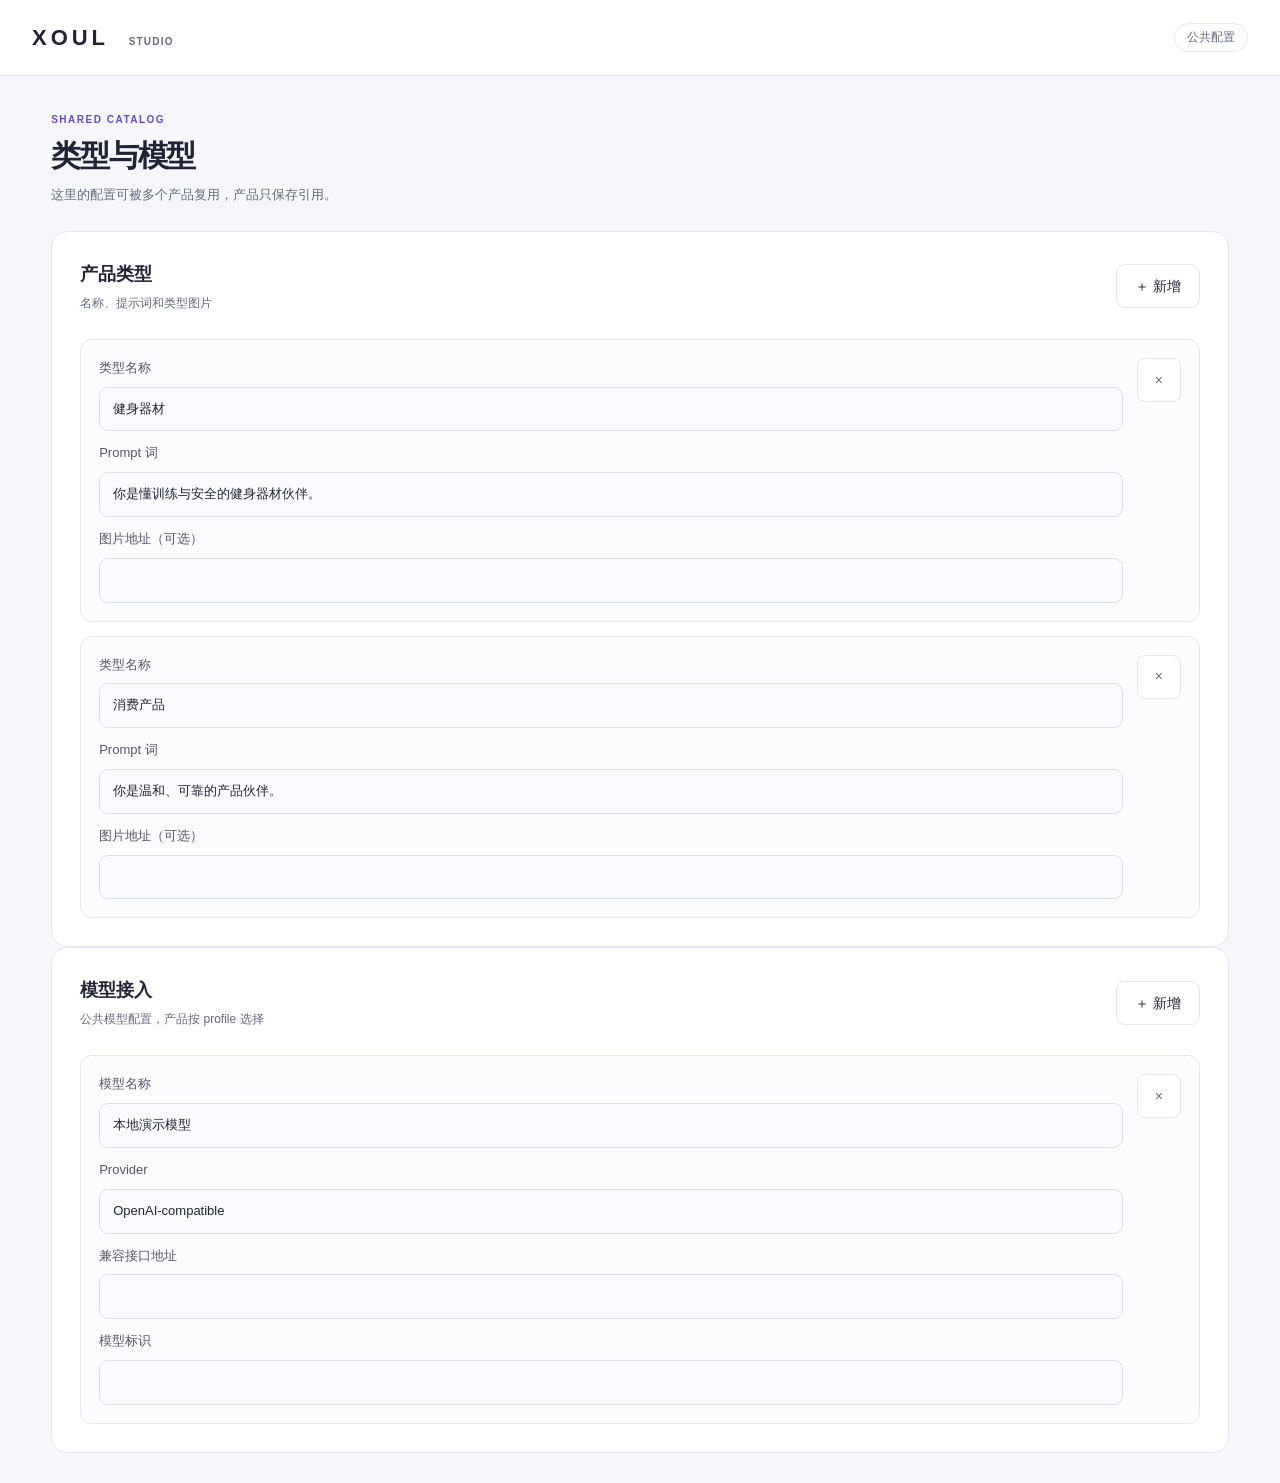
==== catalog.html @ 3be5a25b "feat: add shared product types and model catalog" ====
<!doctype html><html lang="zh-CN"><head><meta charset="utf-8"><meta name="viewport" content="width=device-width,initial-scale=1"><title>XOUL · 公共配置</title><link rel="stylesheet" href="admin.css"></head><body><header class="topbar"><a class="brand" href="/admin.html">XOUL <span>STUDIO</span></a><div class="top-actions"><span class="local-badge">公共配置</span></div></header><main class="content catalog-page"><div class="page-head"><div><p class="eyebrow">SHARED CATALOG</p><h2>类型与模型</h2><p class="muted">这里的配置可被多个产品复用，产品只保存引用。</p></div></div><div class="catalog-grid"><section class="panel"><div class="panel-title"><div><h3>产品类型</h3><p>名称、提示词和类型图片</p></div><button id="addType" class="small-btn" type="button">＋ 新增</button></div><div id="types" class="knowledge-list"></div></section><section class="panel"><div class="panel-title"><div><h3>模型接入</h3><p>公共模型配置，产品按 profile 选择</p></div><button id="addModel" class="small-btn" type="button">＋ 新增</button></div><div id="models" class="knowledge-list"></div></section></div></main><script src="catalog.js"></script></body></html>
---- admin.css ----
:root{--bg:#f6f7fb;--surface:#fff;--line:#e4e6ef;--ink:#222337;--muted:#66697f;--accent:#6749d9;--tint:#f0ecff;--nav:#171825;font-family:Inter,-apple-system,BlinkMacSystemFont,"PingFang SC","Microsoft YaHei",sans-serif;color:var(--ink);background:var(--bg);font-size:14px;line-height:1.6}
*{box-sizing:border-box}body{margin:0}button,input,select,textarea{font:inherit}button,a,input,select,textarea{touch-action:manipulation}button{cursor:pointer}button:disabled{opacity:.5;cursor:default}a{color:inherit;text-decoration:none}[hidden]{display:none!important}:focus-visible{outline:3px solid #b1a2ee;outline-offset:3px}h1,h2,h3,p{margin-top:0}
.topbar{height:76px;display:flex;align-items:center;justify-content:space-between;padding:0 32px;border-bottom:1px solid var(--line);background:white;position:sticky;top:0;z-index:10}.brand{font-size:22px;font-weight:800;letter-spacing:.18em}.brand span{font-size:10px;letter-spacing:.12em;color:var(--muted);margin-left:10px}.top-actions{display:flex;gap:20px;align-items:center}.local-badge{border:1px solid var(--line);border-radius:20px;padding:4px 12px;font-size:12px;color:var(--muted)}.saved,.muted{font-size:13px;color:var(--muted)}
.shell{display:grid;grid-template-columns:252px minmax(0,1fr);min-height:calc(100dvh - 76px)}.sidebar{padding:30px 16px;background:var(--nav);color:#f4f2ff;display:flex;flex-direction:column;min-width:0}.side-head{display:flex;justify-content:space-between;align-items:center;padding:0 8px;margin-bottom:24px}.side-head small{font-size:10px;letter-spacing:.14em;color:#b5b3cd}.side-head h1{margin:7px 0 0;font-size:21px;font-weight:600}.add{width:44px;height:44px;color:white;background:#343244;border:1px solid #484258;border-radius:12px;font-size:24px}.search-label{margin:0 8px 20px;font-size:12px;color:#c3c0d8}.search-label span{display:block;margin-bottom:8px}.search-label input{width:100%;background:#252535;color:white;border-color:#414051;font-size:13px;min-width:0}.search-label input::placeholder{color:#a2a0b9}.product-list{display:grid;gap:8px}.product-item{width:100%;text-align:left;color:#c9c6dc;border:1px solid transparent;background:transparent;border-radius:12px;padding:15px 12px;min-width:0}.product-item:hover{background:#252535}.product-item.active{background:#302943;border-color:#584872;color:white}.product-item strong{display:block;font-weight:600;overflow-wrap:anywhere}.product-item small{display:block;font-size:11px;margin-top:7px;color:#b7b1ce;overflow-wrap:anywhere}.product-item em{font-size:10px;font-style:normal;color:#e6c291;margin-left:8px}.side-note{padding:28px 14px 0;margin-top:auto;color:#aba8c2;font-size:12px}.side-note strong{display:block;color:#d5d1e9;font-weight:500}.side-note p{margin:6px 0 0}.side-orbit{font-size:36px;color:#a993ef}
.content{padding:36px clamp(22px,4vw,64px) 30px;width:100%;max-width:1300px;min-width:0}.page-head{display:flex;justify-content:space-between;align-items:center;gap:20px;margin-bottom:25px}.eyebrow{font-size:10px;letter-spacing:.15em;color:var(--accent);font-weight:700;margin:0}.page-head h2{font-size:30px;line-height:1.3;letter-spacing:-.04em;margin:8px 0 10px;overflow-wrap:anywhere}.page-head p:last-child{margin-bottom:0}.status-wrap{display:flex;align-items:center;gap:8px;flex-wrap:wrap;font-size:12px}.status-dot{width:7px;height:7px;border-radius:50%;background:#288565}.status-dot.off{background:#a0a0ae}.text-btn{border:0;background:transparent;color:var(--muted);min-height:44px;padding:8px;font-size:12px}
.overview-strip{display:grid;grid-template-columns:repeat(4,minmax(0,1fr));border:1px solid var(--line);background:white;border-radius:14px;margin-bottom:24px;padding:20px 0}.overview-strip>div{padding:0 24px;border-right:1px solid var(--line)}.overview-strip>div:last-child{border:0}.overview-strip span{display:block;font-size:12px;color:var(--muted)}.overview-strip strong{display:block;font-size:24px;font-weight:600;margin-top:5px}.overview-strip .demo-label{font-size:14px;padding-top:8px;color:var(--accent)}.config-tabs{display:flex;flex-wrap:wrap;gap:5px;margin-bottom:22px;border-bottom:1px solid var(--line);padding-bottom:8px}.tab{border:0;color:var(--muted);background:transparent;padding:11px 16px;border-radius:8px;min-height:44px}.tab[aria-selected=true]{background:var(--tint);color:var(--accent);font-weight:600}.panel{background:white;border:1px solid var(--line);border-radius:16px;padding:28px;min-width:0}.panel-title{display:flex;gap:14px;align-items:center;margin-bottom:26px}.num{display:grid;place-items:center;flex:none;width:36px;height:36px;background:var(--tint);color:var(--accent);border-radius:10px;font-size:12px}.panel-title h3{font-size:18px;margin:0;font-weight:600}.panel-title p{font-size:12px;color:var(--muted);margin:5px 0 0}.panel-title button{margin-left:auto;flex-shrink:0}
.form-grid{display:grid;grid-template-columns:repeat(2,minmax(0,1fr));gap:22px}.form-grid label{min-width:0}label{display:grid;gap:8px;font-size:13px;color:#55566c}.wide{grid-column:1/-1}input,select,textarea{min-height:44px;padding:11px 13px;border:1px solid #dcdfe9;border-radius:9px;background:#fafbfe;color:var(--ink);width:100%;min-width:0}textarea{resize:vertical;min-height:94px}input:focus,select:focus,textarea:focus{border-color:var(--accent);background:white}input::placeholder,textarea::placeholder{color:#7a7d8f}.id-row{background:#f8f8fc;padding:14px;border-radius:9px;display:flex;align-items:center;gap:10px;flex-wrap:wrap;margin-top:24px;font-size:10px;color:var(--muted)}.id-row code{font-size:12px;overflow-wrap:anywhere}.entry-label{margin-left:12px}.primary,.ghost,.small-btn{min-height:44px;padding:10px 18px;border-radius:9px;border:1px solid var(--line);background:white;color:var(--ink);font-weight:500}.primary{background:var(--accent);color:white;border-color:var(--accent)}.primary:hover{background:#563abe}.ghost:hover,.small-btn:hover{border-color:#b9a9e9;background:#f8f5ff}.form-actions{position:sticky;bottom:0;z-index:2;display:flex;justify-content:space-between;align-items:center;gap:14px;margin-top:20px;padding:18px 0;background:var(--bg)}.notice{background:#eeebff;border:1px solid #cabef5;color:#503b9c;border-radius:9px;padding:12px 16px;margin-bottom:16px}
.knowledge-list,.workflow-list,.card-list{display:grid;gap:14px}.knowledge-item,.card-item{border:1px solid var(--line);border-radius:12px;padding:18px;background:#fcfcfe;display:grid;grid-template-columns:minmax(0,1fr) auto;gap:14px}.knowledge-item label+label{margin-top:12px}.card-item .card-fields{display:grid;grid-template-columns:1fr 1fr;gap:14px;min-width:0}.card-item label:last-child{grid-column:1/-1}.remove,.move{border:1px solid var(--line);background:white;border-radius:8px;width:44px;height:44px;color:var(--muted)}.remove:hover{color:#b1324c;background:#fff4f5}.workflow-options{margin-bottom:24px;padding:18px;background:#f7f7fb;border-radius:10px}.workflow-item{display:grid;grid-template-columns:32px minmax(0,1fr) auto;gap:14px;align-items:center;padding:16px;background:#fcfcfe;border:1px solid var(--line);border-radius:12px;position:relative}.workflow-item:not(:last-child):after{content:'';width:2px;height:15px;background:#d4c9f3;position:absolute;bottom:-15px;left:31px}.step-num{color:var(--accent);font-size:12px}.step-actions{display:flex;gap:6px}.switch-line{display:flex;align-items:center;gap:12px;margin-top:22px;position:relative;min-height:44px}.switch-line input{width:20px;min-height:20px;height:20px;accent-color:var(--accent)}.switch{display:none}.empty{padding:28px;text-align:center;border:1px dashed #d7d3e5;background:#faf9fd;border-radius:10px;color:var(--muted);font-size:13px}.panel-hint{margin:0 0 20px;padding:12px 15px;background:#f8f5ee;color:#786142;border-radius:9px;font-size:12px}
.field-hint{display:block;color:var(--muted);font-size:12px}
.image-preview{display:flex;align-items:center;gap:14px;padding:12px;margin-top:10px;border:1px solid var(--line);border-radius:12px;background:#fafbfe}
.image-preview img{width:84px;height:84px;border-radius:12px;object-fit:contain}
.image-preview .remove{width:auto;padding:0 12px;font-size:12px}
@media(min-width:1100px){.sidebar{position:sticky;top:76px;height:calc(100dvh - 76px)}.product-list{overflow:auto}.content{margin:0 auto}}
@media(max-width:900px){.shell{grid-template-columns:210px minmax(0,1fr)}.content{padding:28px 22px}.topbar{padding:0 22px}.top-actions{gap:10px}.saved{display:none}.overview-strip>div{padding:0 14px}.panel{padding:22px}.tab{padding:10px}.card-item .card-fields{grid-template-columns:1fr}.workflow-item{gap:8px}.step-actions{flex-wrap:wrap;max-width:100px}}
@media(max-width:650px){.topbar{height:64px;padding:0 16px}.brand{font-size:19px}.brand span,.local-badge{display:none}.shell{display:block}.sidebar{padding:20px 16px}.side-head{margin-bottom:14px}.side-head h1{font-size:18px}.side-note,.search-label{display:none}.product-list{display:flex;overflow:auto;gap:8px}.product-item{min-width:170px;max-width:220px;padding:10px 12px}.content{padding:24px 16px}.page-head{display:block}.page-head h2{font-size:25px}.status-wrap{margin-top:12px}.overview-strip{padding:15px 0}.overview-strip>div{padding:0 10px}.overview-strip span{font-size:11px}.overview-strip strong{font-size:21px}.overview-strip .demo-label{font-size:12px}.config-tabs{gap:3px}.tab{flex:1 0 28%;padding:9px 6px;font-size:13px}.panel{padding:20px 16px}.panel-title{gap:10px}.panel-title p{max-width:180px}.small-btn{padding:8px;font-size:12px}.form-grid{grid-template-columns:1fr;gap:18px}.card-item,.knowledge-item{padding:12px;gap:8px}.workflow-item{grid-template-columns:24px minmax(0,1fr);padding:12px}.step-actions{grid-column:2;max-width:none}.form-actions{padding-bottom:max(16px,env(safe-area-inset-bottom))}.form-actions .muted{font-size:12px;max-width:45%}.entry-label{margin-left:0}}
@media(prefers-reduced-motion:reduce){*{scroll-behavior:auto!important;transition:none!important}}
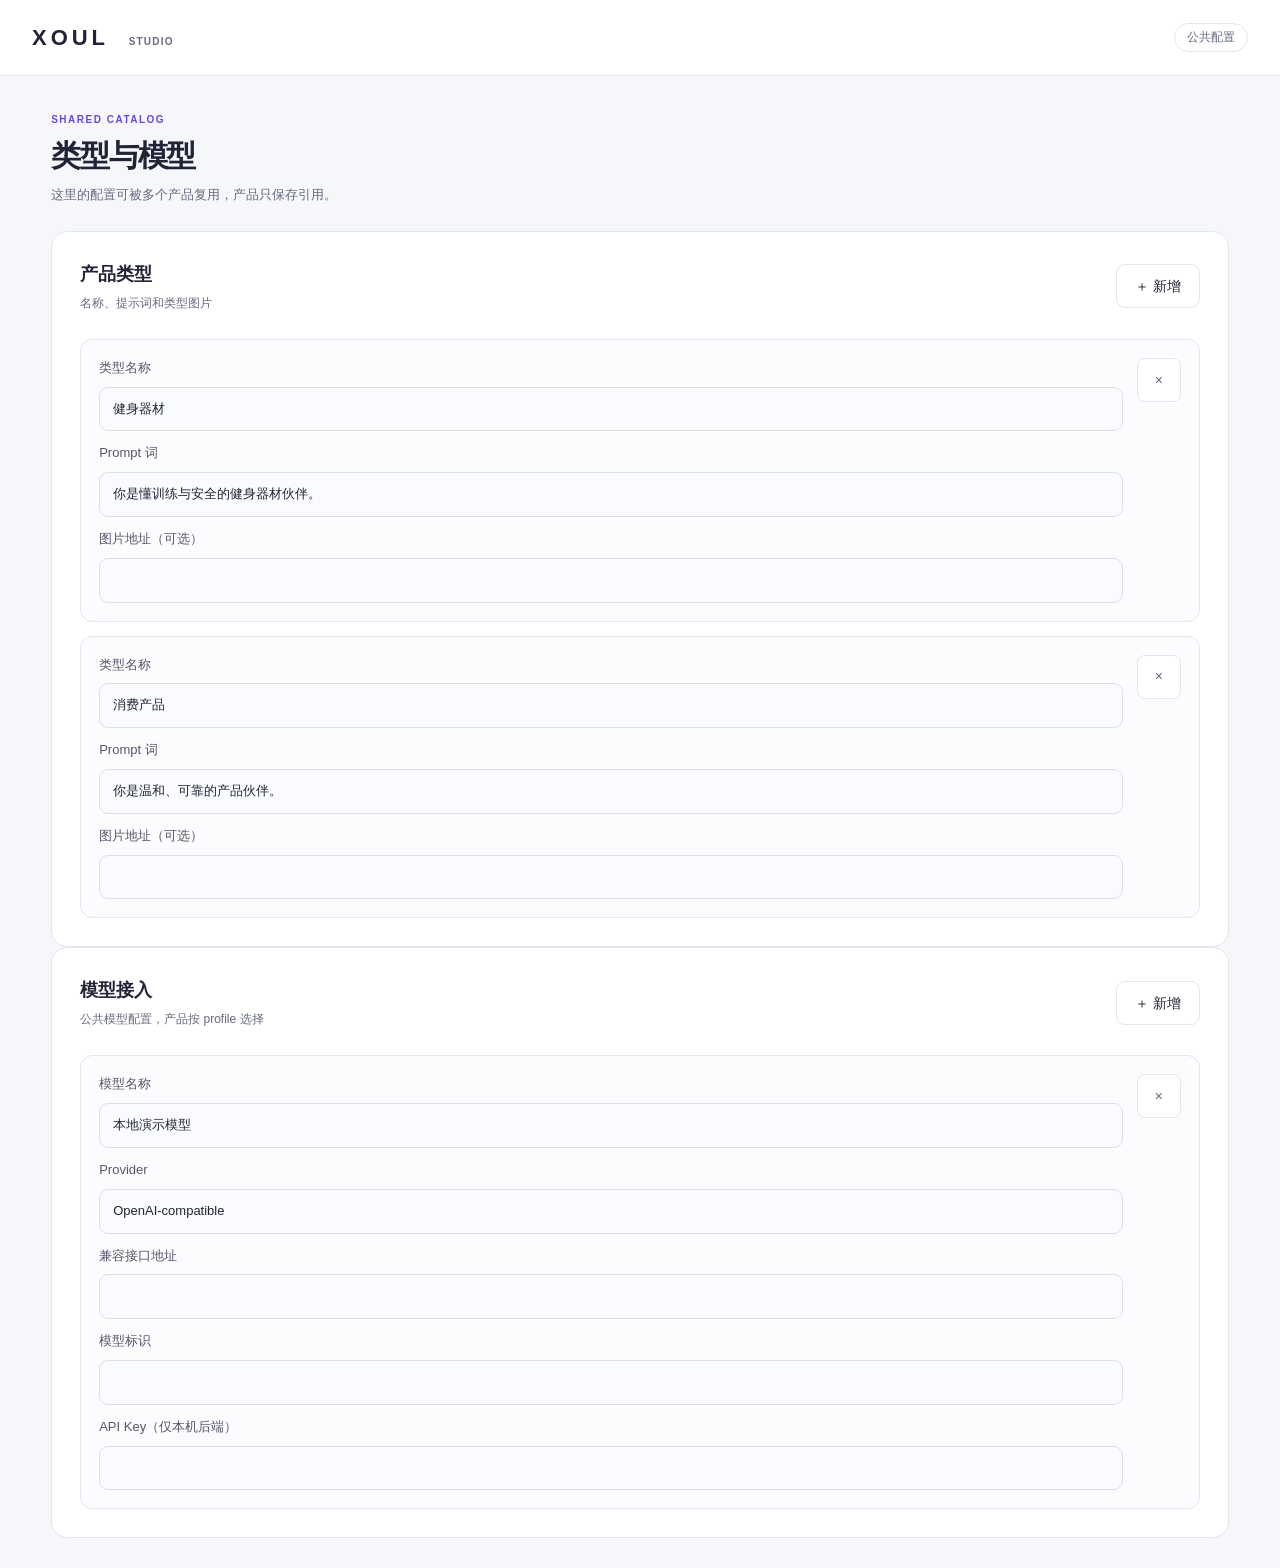
==== commit c14bfe9f: "feat: support hosted path deployment" ====
--- a/catalog.html
+++ b/catalog.html
@@ -1 +1 @@
-<!doctype html><html lang="zh-CN"><head><meta charset="utf-8"><meta name="viewport" content="width=device-width,initial-scale=1"><title>XOUL · 公共配置</title><link rel="stylesheet" href="admin.css"></head><body><header class="topbar"><a class="brand" href="/admin.html">XOUL <span>STUDIO</span></a><div class="top-actions"><span class="local-badge">公共配置</span></div></header><main class="content catalog-page"><div class="page-head"><div><p class="eyebrow">SHARED CATALOG</p><h2>类型与模型</h2><p class="muted">这里的配置可被多个产品复用，产品只保存引用。</p></div></div><div class="catalog-grid"><section class="panel"><div class="panel-title"><div><h3>产品类型</h3><p>名称、提示词和类型图片</p></div><button id="addType" class="small-btn" type="button">＋ 新增</button></div><div id="types" class="knowledge-list"></div></section><section class="panel"><div class="panel-title"><div><h3>模型接入</h3><p>公共模型配置，产品按 profile 选择</p></div><button id="addModel" class="small-btn" type="button">＋ 新增</button></div><div id="models" class="knowledge-list"></div></section></div></main><script src="catalog.js"></script></body></html>
+<!doctype html><html lang="zh-CN"><head><meta charset="utf-8"><meta name="viewport" content="width=device-width,initial-scale=1"><title>XOUL · 公共配置</title><link rel="stylesheet" href="admin.css"></head><body><header class="topbar"><a class="brand" href="/admin.html">XOUL <span>STUDIO</span></a><div class="top-actions"><span class="local-badge">公共配置</span></div></header><main class="content catalog-page"><div class="page-head"><div><p class="eyebrow">SHARED CATALOG</p><h2>类型与模型</h2><p class="muted">这里的配置可被多个产品复用，产品只保存引用。</p></div></div><div class="catalog-grid"><section class="panel"><div class="panel-title"><div><h3>产品类型</h3><p>名称、提示词和类型图片</p></div><button id="addType" class="small-btn" type="button">＋ 新增</button></div><div id="types" class="knowledge-list"></div></section><section class="panel"><div class="panel-title"><div><h3>模型接入</h3><p>公共模型配置，产品按 profile 选择</p></div><button id="addModel" class="small-btn" type="button">＋ 新增</button></div><div id="models" class="knowledge-list"></div></section></div></main><script src="api-base.js"></script><script src="catalog.js"></script></body></html>
--- a/admin.css
+++ b/admin.css
@@ -10,7 +10,14 @@
 .image-preview{display:flex;align-items:center;gap:14px;padding:12px;margin-top:10px;border:1px solid var(--line);border-radius:12px;background:#fafbfe}
 .image-preview img{width:84px;height:84px;border-radius:12px;object-fit:contain}
 .image-preview .remove{width:auto;padding:0 12px;font-size:12px}
+.panel-actions{margin-left:auto;display:flex;gap:8px;align-items:center}.panel-title .panel-actions button{margin-left:0}.extra-fields-block{padding:16px;background:#f8f8fc;border:1px solid var(--line);border-radius:10px}.inline-title{display:flex;align-items:center;justify-content:space-between;gap:12px}.inline-title strong{font-size:13px;color:var(--ink)}.inline-title .small-btn{min-height:38px;padding:7px 12px;font-size:12px}.extra-fields-list{display:grid;gap:9px;margin-top:12px}.extra-field-item{display:grid;grid-template-columns:minmax(0,1fr) minmax(0,1fr) 44px;gap:8px;align-items:center}.extra-field-item input{min-height:40px;background:#fff}.extra-field-item .remove{height:40px;width:40px}.extra-fields-empty{padding:12px;font-size:12px;background:#fff}
+.knowledge-image-preview{display:block;width:min(260px,100%);max-height:180px;object-fit:contain;border:1px solid var(--line);border-radius:9px;background:#fff;margin-bottom:12px}
 @media(min-width:1100px){.sidebar{position:sticky;top:76px;height:calc(100dvh - 76px)}.product-list{overflow:auto}.content{margin:0 auto}}
 @media(max-width:900px){.shell{grid-template-columns:210px minmax(0,1fr)}.content{padding:28px 22px}.topbar{padding:0 22px}.top-actions{gap:10px}.saved{display:none}.overview-strip>div{padding:0 14px}.panel{padding:22px}.tab{padding:10px}.card-item .card-fields{grid-template-columns:1fr}.workflow-item{gap:8px}.step-actions{flex-wrap:wrap;max-width:100px}}
 @media(max-width:650px){.topbar{height:64px;padding:0 16px}.brand{font-size:19px}.brand span,.local-badge{display:none}.shell{display:block}.sidebar{padding:20px 16px}.side-head{margin-bottom:14px}.side-head h1{font-size:18px}.side-note,.search-label{display:none}.product-list{display:flex;overflow:auto;gap:8px}.product-item{min-width:170px;max-width:220px;padding:10px 12px}.content{padding:24px 16px}.page-head{display:block}.page-head h2{font-size:25px}.status-wrap{margin-top:12px}.overview-strip{padding:15px 0}.overview-strip>div{padding:0 10px}.overview-strip span{font-size:11px}.overview-strip strong{font-size:21px}.overview-strip .demo-label{font-size:12px}.config-tabs{gap:3px}.tab{flex:1 0 28%;padding:9px 6px;font-size:13px}.panel{padding:20px 16px}.panel-title{gap:10px}.panel-title p{max-width:180px}.small-btn{padding:8px;font-size:12px}.form-grid{grid-template-columns:1fr;gap:18px}.card-item,.knowledge-item{padding:12px;gap:8px}.workflow-item{grid-template-columns:24px minmax(0,1fr);padding:12px}.step-actions{grid-column:2;max-width:none}.form-actions{padding-bottom:max(16px,env(safe-area-inset-bottom))}.form-actions .muted{font-size:12px;max-width:45%}.entry-label{margin-left:0}}
 @media(prefers-reduced-motion:reduce){*{scroll-behavior:auto!important;transition:none!important}}
+.image-understanding{margin-top:12px;padding:12px 14px;border:1px solid #e4ddf0;border-radius:10px;background:#fcfbfe;font-size:12px;color:var(--muted)}
+.image-understanding strong{color:var(--accent);font-weight:600}.image-understanding-status{margin-left:3px}.image-understanding-result{margin:7px 0 0;color:var(--ink);line-height:1.6;overflow-wrap:anywhere}
+.understanding-heading{display:flex;align-items:center;gap:4px;margin-bottom:12px}.understanding-grid{display:grid;grid-template-columns:repeat(2,minmax(0,1fr));gap:12px}.understanding-grid label{font-size:12px}.understanding-grid textarea{min-height:68px;background:white;font-size:13px}
+@media(max-width:650px){.understanding-grid{grid-template-columns:1fr}}
+@media(max-width:650px){.panel-actions{width:100%;margin-left:46px;flex-wrap:wrap}.extra-field-item{grid-template-columns:minmax(0,1fr) 40px}.extra-field-item input:nth-child(2){grid-column:1}.extra-field-item .remove{grid-column:2;grid-row:1/3}}
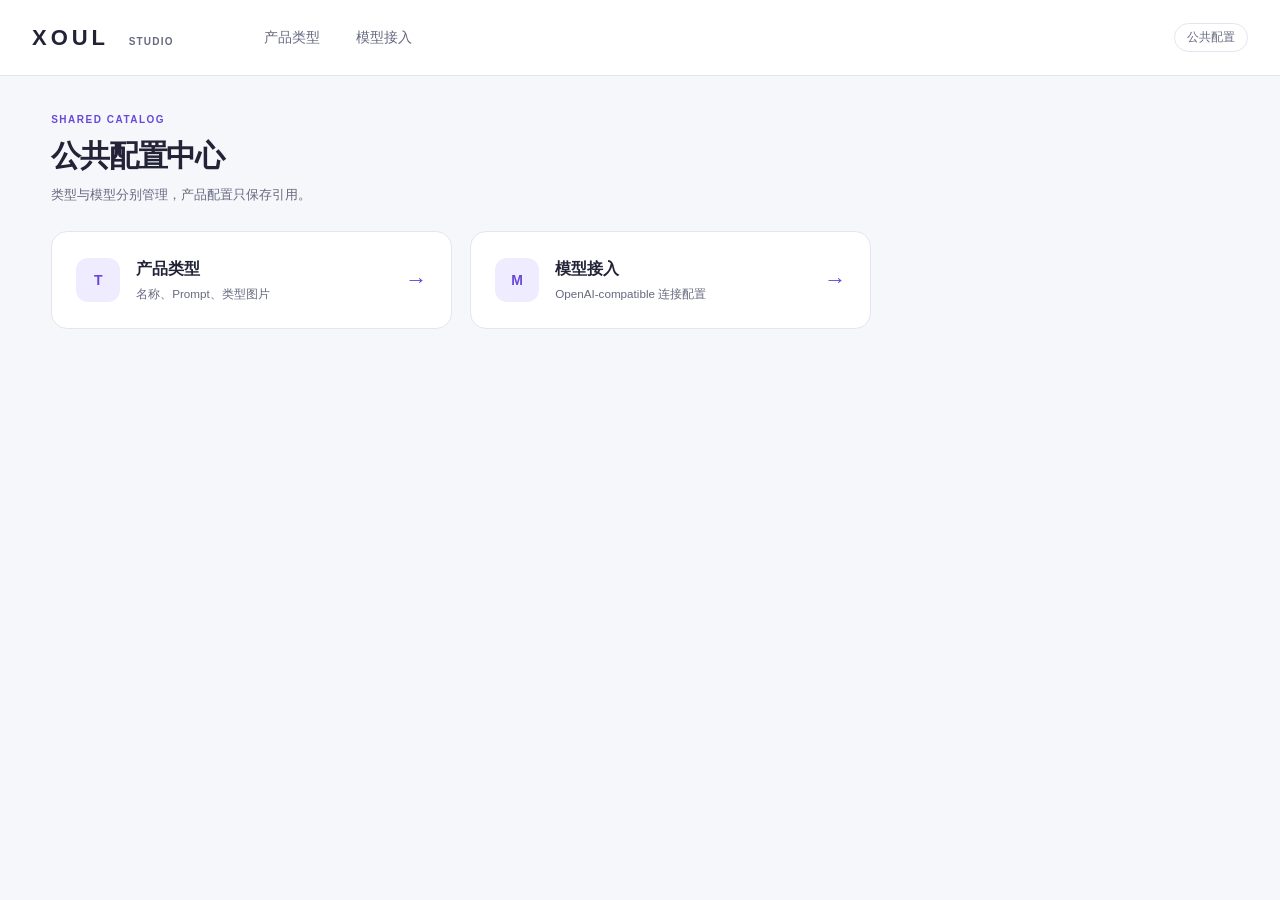
==== commit 162c0d00: "feat: split shared catalog into type and model pages" ====
--- a/catalog.html
+++ b/catalog.html
@@ -1 +1,7 @@
-<!doctype html><html lang="zh-CN"><head><meta charset="utf-8"><meta name="viewport" content="width=device-width,initial-scale=1"><title>XOUL · 公共配置</title><link rel="stylesheet" href="admin.css"></head><body><header class="topbar"><a class="brand" href="/admin.html">XOUL <span>STUDIO</span></a><div class="top-actions"><span class="local-badge">公共配置</span></div></header><main class="content catalog-page"><div class="page-head"><div><p class="eyebrow">SHARED CATALOG</p><h2>类型与模型</h2><p class="muted">这里的配置可被多个产品复用，产品只保存引用。</p></div></div><div class="catalog-grid"><section class="panel"><div class="panel-title"><div><h3>产品类型</h3><p>名称、提示词和类型图片</p></div><button id="addType" class="small-btn" type="button">＋ 新增</button></div><div id="types" class="knowledge-list"></div></section><section class="panel"><div class="panel-title"><div><h3>模型接入</h3><p>公共模型配置，产品按 profile 选择</p></div><button id="addModel" class="small-btn" type="button">＋ 新增</button></div><div id="models" class="knowledge-list"></div></section></div></main><script src="api-base.js"></script><script src="catalog.js"></script></body></html>
+<!doctype html>
+<html lang="zh-CN">
+<head><meta charset="utf-8"><meta name="viewport" content="width=device-width,initial-scale=1"><title>XOUL · 配置中心</title><link rel="stylesheet" href="admin.css"><link rel="stylesheet" href="catalog.css"></head>
+<body>
+<header class="topbar"><a class="brand" href="/admin.html">XOUL <span>STUDIO</span></a><nav class="catalog-nav"><a href="/types">产品类型</a><a href="/models">模型接入</a></nav><div class="top-actions"><span class="local-badge">公共配置</span></div></header>
+<main class="content catalog-page"><div class="page-head"><div><p class="eyebrow">SHARED CATALOG</p><h2>公共配置中心</h2><p class="muted">类型与模型分别管理，产品配置只保存引用。</p></div></div><div class="catalog-hub"><a class="hub-card" href="/types"><span class="hub-icon">T</span><span><strong>产品类型</strong><small>名称、Prompt、类型图片</small></span><span class="hub-arrow">→</span></a><a class="hub-card" href="/models"><span class="hub-icon">M</span><span><strong>模型接入</strong><small>OpenAI-compatible 连接配置</small></span><span class="hub-arrow">→</span></a></div></main>
+</body></html>
--- a/catalog.css
+++ b/catalog.css
@@ -0,0 +1,16 @@
+.catalog-nav{display:flex;gap:8px;margin-right:auto;margin-left:clamp(20px,6vw,90px)}
+.catalog-nav a{min-height:44px;padding:10px 14px;border-radius:9px;color:var(--muted);display:flex;align-items:center}
+.catalog-nav a:hover,.catalog-nav a.active{background:var(--tint);color:var(--accent);font-weight:600}
+.catalog-hub{display:grid;grid-template-columns:repeat(2,minmax(0,1fr));gap:18px;max-width:820px}
+.hub-card{display:flex;align-items:center;gap:16px;padding:24px;background:var(--surface);border:1px solid var(--line);border-radius:16px;transition:transform .2s ease,box-shadow .2s ease,border-color .2s ease}
+.hub-card:hover{transform:translateY(-2px);border-color:#c8bdf0;box-shadow:0 12px 28px rgba(52,38,111,.08)}
+.hub-icon,.catalog-row-marker{display:grid;place-items:center;width:44px;height:44px;border-radius:12px;background:var(--tint);color:var(--accent);font-weight:700}
+.hub-card strong{display:block;font-size:16px}.hub-card small{display:block;color:var(--muted);margin-top:4px}.hub-arrow{margin-left:auto;color:var(--accent);font-size:22px}
+.catalog-workspace{display:grid;grid-template-columns:minmax(300px,.9fr) minmax(360px,1.1fr);gap:20px;align-items:start}
+.catalog-list-panel,.catalog-editor-panel{background:var(--surface);border:1px solid var(--line);border-radius:16px;padding:24px;min-width:0}
+.catalog-panel-head,.catalog-editor-head{display:flex;align-items:center;justify-content:space-between;gap:14px;margin-bottom:20px}.catalog-panel-head h3,.catalog-editor-head h3{margin:0;font-size:19px}.catalog-panel-head p{margin:5px 0 0;color:var(--muted);font-size:12px}
+.catalog-search{display:block;font-size:12px;color:var(--muted);margin-bottom:16px}.catalog-search input{margin-top:7px;background:#fafbfe}.catalog-search span{display:block;margin-top:8px}.catalog-search strong{color:var(--accent)}
+.catalog-list{display:grid;gap:10px}.catalog-row{display:grid;grid-template-columns:44px minmax(0,1fr) auto;gap:12px;align-items:center;padding:13px;border:1px solid var(--line);border-radius:12px;background:#fcfcfe;transition:border-color .15s ease,background .15s ease}.catalog-row:hover,.catalog-row.selected{border-color:#bfb2ed;background:#faf8ff}.catalog-row-body{min-width:0}.catalog-row-heading{display:flex;align-items:center;gap:8px;min-width:0}.catalog-row-heading strong{overflow-wrap:anywhere}.catalog-row-body small{display:block;color:var(--muted);white-space:nowrap;overflow:hidden;text-overflow:ellipsis;margin-top:3px}.catalog-row-body code{display:block;color:#8a8ca0;font-size:10px;overflow-wrap:anywhere;margin-top:3px}.catalog-status{font-size:10px;color:#287d5d;background:#e9f6ef;padding:2px 7px;border-radius:10px;white-space:nowrap}.catalog-status.off{color:#8d6b2b;background:#fff5dd}.row-edit{min-height:40px;padding:7px 12px;border-radius:8px;border:1px solid var(--line);background:white;color:var(--muted)}.row-edit:hover{border-color:#b9a9e9;color:var(--accent)}.catalog-empty{padding:34px 16px;text-align:center;border:1px dashed #d7d3e5;border-radius:10px;color:var(--muted);font-size:13px}
+.catalog-editor-head{padding-bottom:18px;border-bottom:1px solid var(--line)}.catalog-editor-panel .form-grid{gap:17px}.catalog-editor-panel textarea{min-height:112px}.catalog-switch{display:flex;align-items:center;gap:10px;min-height:44px;color:var(--ink)}.catalog-switch input{width:20px;min-height:20px;accent-color:var(--accent)}.catalog-form-actions{display:flex;justify-content:space-between;gap:10px;margin-top:22px;padding-top:18px;border-top:1px solid var(--line)}.danger-button{min-height:44px;padding:10px 16px;border-radius:9px;border:1px solid #efc4ca;background:#fff5f6;color:#aa3348}.danger-button:hover{background:#ffecef}.catalog-error{margin:15px 0 0;color:#aa3348;background:#fff5f6;border:1px solid #efc4ca;border-radius:8px;padding:9px 12px;font-size:12px}
+@media(max-width:850px){.catalog-workspace{grid-template-columns:1fr}.catalog-editor-panel{order:-1}.catalog-nav{margin-left:18px}}
+@media(max-width:650px){.catalog-nav{gap:0;margin-left:10px}.catalog-nav a{padding:8px 9px;font-size:12px}.top-actions .ghost{display:none}.catalog-hub{grid-template-columns:1fr}.catalog-list-panel,.catalog-editor-panel{padding:18px}.catalog-row{grid-template-columns:36px minmax(0,1fr) auto}.catalog-row-marker{width:36px;height:36px}.catalog-panel-head{align-items:flex-start;flex-direction:column}.catalog-panel-head .primary{width:100%}.catalog-form-actions{position:sticky;bottom:0;background:var(--surface);padding-bottom:2px}}
